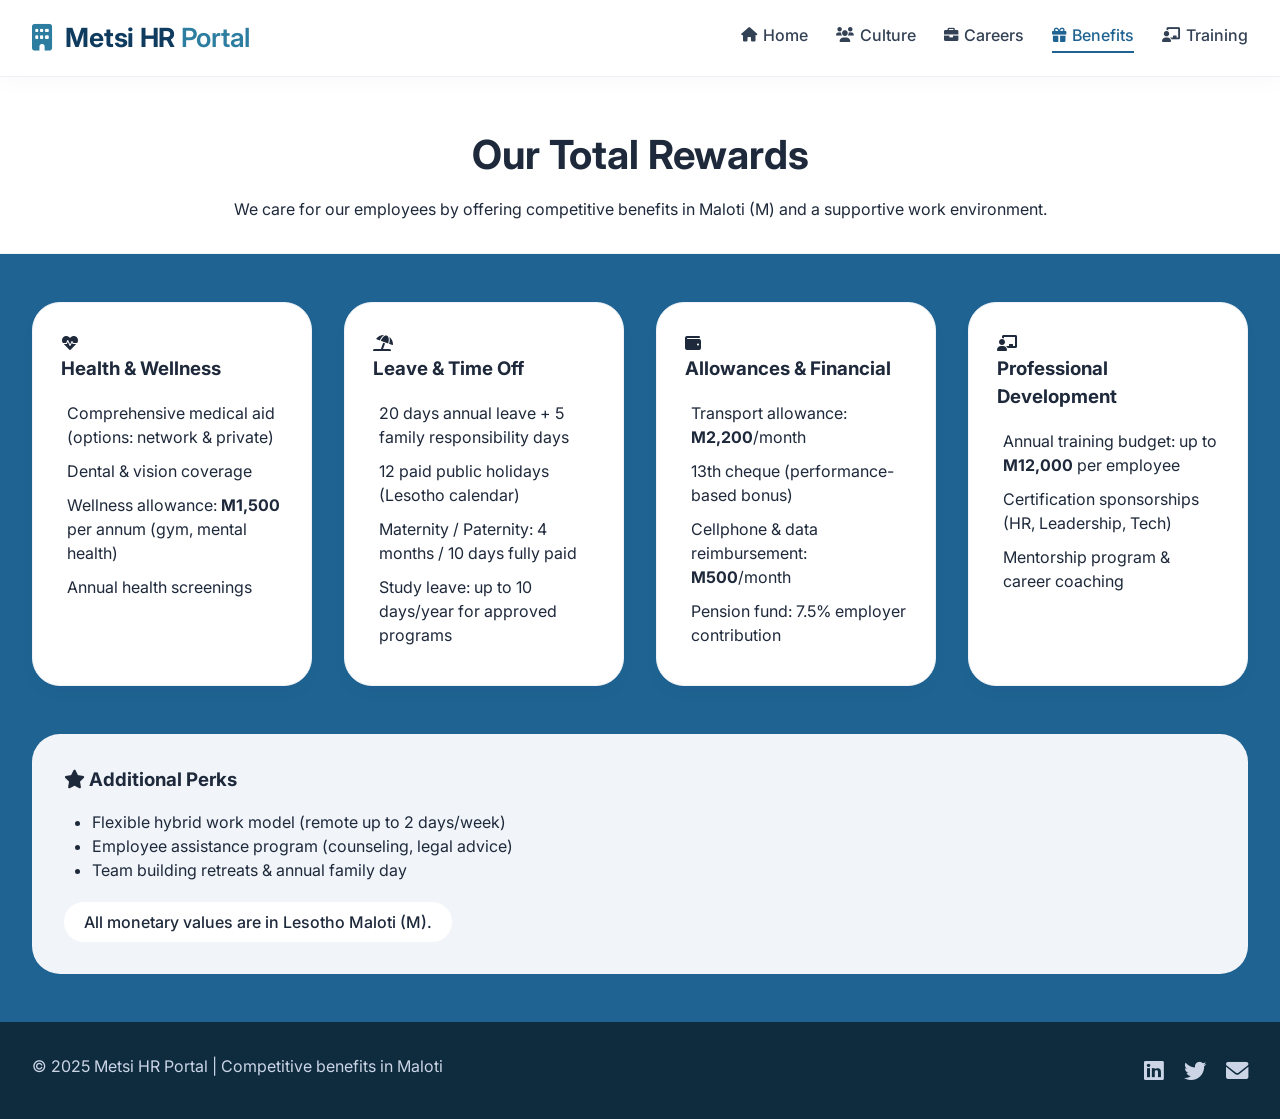
==== benefits.html @ b2893418 "Add files via upload" ====
<!DOCTYPE html>
<html lang="en">
<head>
    <meta charset="UTF-8">
    <meta name="viewport" content="width=device-width, initial-scale=1.0">
    <title>HR Portal | Employee Benefits</title>
    <link rel="stylesheet" href="style.css">
    <link rel="stylesheet" href="https://cdnjs.cloudflare.com/ajax/libs/font-awesome/6.0.0-beta3/css/all.min.css">
    <link href="https://fonts.googleapis.com/css2?family=Inter:opsz,wght@14..32,300;14..32,400;14..32,600;14..32,700&family=Poppins:wght@300;400;500;600;700&display=swap" rel="stylesheet">
</head>
<body>
    <header class="site-header">
        <div class="container header-flex">
            <div class="logo"><i class="fas fa-building"></i> <span>Metsi HR <span class="logo-accent">Portal</span></span></div>
            <nav class="main-nav">
                <ul>
                    <li><a href="index.html"><i class="fas fa-home"></i> Home</a></li>
                    <li><a href="culture.html"><i class="fas fa-users"></i> Culture</a></li>
                    <li><a href="careers.html"><i class="fas fa-briefcase"></i> Careers</a></li>
                    <li><a href="benefits.html" class="active"><i class="fas fa-gift"></i> Benefits</a></li>
                    <li><a href="training.html"><i class="fas fa-chalkboard-user"></i> Training</a></li>
                </ul>
            </nav>
        </div>
    </header>

    <main>
        <section class="page-header">
            <div class="container">
                <h1>Our Total Rewards</h1>
                <p>We care for our employees by offering competitive benefits in Maloti (M) and a supportive work environment.</p>
            </div>
        </section>

        <section class="benefits-container">
            <div class="container">
                <div class="benefits-grid">
                    <div class="benefit-card">
                        <i class="fas fa-heartbeat"></i>
                        <h3>Health & Wellness</h3>
                        <ul class="benefits-list">
                            <li>Comprehensive medical aid (options: network & private)</li>
                            <li>Dental & vision coverage</li>
                            <li>Wellness allowance: <strong>M1,500</strong> per annum (gym, mental health)</li>
                            <li>Annual health screenings</li>
                        </ul>
                    </div>
                    <div class="benefit-card">
                        <i class="fas fa-umbrella-beach"></i>
                        <h3>Leave & Time Off</h3>
                        <ul class="benefits-list">
                            <li>20 days annual leave + 5 family responsibility days</li>
                            <li>12 paid public holidays (Lesotho calendar)</li>
                            <li>Maternity / Paternity: 4 months / 10 days fully paid</li>
                            <li>Study leave: up to 10 days/year for approved programs</li>
                        </ul>
                    </div>
                    <div class="benefit-card">
                        <i class="fas fa-wallet"></i>
                        <h3>Allowances & Financial</h3>
                        <ul class="benefits-list">
                            <li>Transport allowance: <strong>M2,200</strong>/month</li>
                            <li>13th cheque (performance-based bonus)</li>
                            <li>Cellphone & data reimbursement: <strong>M500</strong>/month</li>
                            <li>Pension fund: 7.5% employer contribution</li>
                        </ul>
                    </div>
                    <div class="benefit-card">
                        <i class="fas fa-chalkboard-user"></i>
                        <h3>Professional Development</h3>
                        <ul class="benefits-list">
                            <li>Annual training budget: up to <strong>M12,000</strong> per employee</li>
                            <li>Certification sponsorships (HR, Leadership, Tech)</li>
                            <li>Mentorship program & career coaching</li>
                        </ul>
                    </div>
                </div>
                <div class="extra-benefits">
                    <h3><i class="fas fa-star"></i> Additional Perks</h3>
                    <ul class="ordered-perks">
                        <li>Flexible hybrid work model (remote up to 2 days/week)</li>
                        <li>Employee assistance program (counseling, legal advice)</li>
                        <li>Team building retreats & annual family day</li>
                    </ul>
                    <p class="benefits-currency-note">All monetary values are in Lesotho Maloti (M).</p>
                </div>
            </div>
        </section>
    </main>

    <footer class="site-footer">
        <div class="container footer-flex">
            <div class="footer-copy"><p>&copy; 2025 Metsi HR Portal | Competitive benefits in Maloti</p></div>
            <div class="footer-links"><a href="#"><i class="fab fa-linkedin"></i></a><a href="#"><i class="fab fa-twitter"></i></a><a href="#"><i class="fas fa-envelope"></i></a></div>
        </div>
    </footer>
</body>
</html>
---- style.css ----
/* style.css - Modern HR Portal - Complete Updated Version */
* {
    margin: 0;
    padding: 0;
    box-sizing: border-box;
}

body {
    font-family: 'Inter', 'Poppins', sans-serif;
    background: #1f6392;
    color: #1e293b;
    line-height: 1.5;
}

.container {
    max-width: 1280px;
    margin: 0 auto;
    padding: 0 32px;
}

/* Header & Navigation */
.site-header {
    background: #ffffff;
    box-shadow: 0 4px 20px rgba(0, 0, 0, 0.03);
    position: sticky;
    top: 0;
    z-index: 100;
    border-bottom: 1px solid #eef2f6;
}

.header-flex {
    display: flex;
    justify-content: space-between;
    align-items: center;
    flex-wrap: wrap;
    padding: 18px 32px;
}

.logo {
    font-size: 1.65rem;
    font-weight: 700;
    letter-spacing: -0.3px;
    color: #0f3b5f;
}

.logo i {
    color: #2c7da0;
    margin-right: 8px;
}

.logo-accent {
    color: #2c7da0;
    font-weight: 600;
}

.main-nav ul {
    display: flex;
    gap: 28px;
    list-style: none;
}

.main-nav a {
    text-decoration: none;
    font-weight: 500;
    color: #334155;
    transition: 0.2s ease;
    font-size: 1rem;
    display: inline-flex;
    align-items: center;
    gap: 6px;
}

.main-nav a i {
    font-size: 0.9rem;
}

.main-nav a:hover, .main-nav a.active {
    color: #1f6392;
    border-bottom: 2px solid #1f6392;
    padding-bottom: 4px;
}

.mobile-menu-icon {
    display: none;
}

/* Buttons */
.btn-primary {
    background: #1f6392;
    color: white;
    border: none;
    padding: 12px 28px;
    border-radius: 40px;
    font-weight: 600;
    font-size: 1rem;
    cursor: pointer;
    transition: all 0.2s;
    text-decoration: none;
    display: inline-flex;
    align-items: center;
    gap: 8px;
    box-shadow: 0 4px 8px rgba(0,0,0,0.02);
}

.btn-primary:hover {
    background: #0c4b71;
    transform: translateY(-2px);
    box-shadow: 0 10px 20px -5px rgba(31,99,146,0.2);
}

.btn-secondary {
    background: transparent;
    border: 1.5px solid #1f6392;
    color: #1f6392;
    padding: 10px 22px;
    border-radius: 40px;
    font-weight: 500;
    text-decoration: none;
    transition: 0.2s;
    display: inline-flex;
    align-items: center;
    gap: 8px;
}

.btn-secondary:hover {
    background: #eef4fc;
    transform: translateY(-2px);
}

/* Hero Section */
.hero {
    padding: 64px 0 48px;
    background: linear-gradient(135deg, #f8fafd 0%, #ffffff 100%);
}

.hero-grid {
    display: grid;
    grid-template-columns: 1fr 1fr;
    gap: 48px;
    align-items: center;
}

.hero-text h1 {
    font-size: 3rem;
    font-weight: 700;
    line-height: 1.2;
    margin-bottom: 20px;
    color: #0f2c3f;
}

.highlight {
    color: #2c7da0;
}

.hero-text p {
    font-size: 1.15rem;
    color: #475569;
    margin-bottom: 32px;
}

.hero-img img {
    width: 100%;
    border-radius: 32px;
    box-shadow: 0 20px 35px -12px rgba(0,0,0,0.1);
    object-fit: cover;
    height: auto;
}

/* Staff Grid */
.staff-grid {
    display: flex;
    flex-wrap: wrap;
    gap: 30px;
    justify-content: center;
    margin-top: 40px;
}

.staff-card {
    background: white;
    border-radius: 24px;
    padding: 24px 20px;
    text-align: center;
    transition: all 0.25s;
    box-shadow: 0 5px 15px rgba(0,0,0,0.03);
    border: 1px solid #e9edf2;
    flex: 1 1 200px;
    min-width: 180px;
}

.staff-card:hover {
    transform: translateY(-8px);
    box-shadow: 0 20px 25px -12px rgba(0,0,0,0.08);
}

.staff-img img {
    width: 120px;
    height: 120px;
    border-radius: 50%;
    object-fit: cover;
    margin-bottom: 16px;
    background: #eef2ff;
}

.staff-card h3 {
    font-size: 1.2rem;
    margin: 8px 0 4px;
}

.section-header h2{
    color: white;
} 
.section-header p{
    color: white;
} 

.staff-card p {
    color: #4b5563;
    font-size: 0.85rem;
}

.staff-card i {
    margin-top: 10px;
    color: #2c7da0;
}

/* Values preview */
.values-preview {
    padding: 40px 0 60px;
    background: #ffffff;
}

.values-grid {
    display: flex;
    gap: 32px;
    justify-content: center;
    flex-wrap: wrap;
}

.value-item {
    background: #f8fafc;
    border-radius: 28px;
    padding: 32px 24px;
    text-align: center;
    flex: 1;
    min-width: 220px;
    transition: 0.2s;
    border: 1px solid #e2e8f0;
}

.value-item i {
    font-size: 2.4rem;
    color: #1f6392;
    margin-bottom: 16px;
}

.value-item h3 {
    margin-bottom: 12px;
}

/* Page header */
.page-header {
    background: #ffffff;
    border-bottom: 1px solid #eef2f6;
    padding: 48px 0 32px;
    text-align: center;
}

.page-header h1 {
    font-size: 2.5rem;
    margin-bottom: 12px;
}

/* Two columns culture */
.two-columns {
    display: grid;
    grid-template-columns: repeat(2,1fr);
    gap: 40px;
    margin: 48px 0;
}

.mission-box, .environment-box {
    background: white;
    border-radius: 28px;
    padding: 32px;
    box-shadow: 0 6px 14px #eef2f6;
}

.mission-box i, .environment-box i {
    font-size: 2rem;
    color: #2c7da0;
    margin-bottom: 16px;
}

/* Internal HR Policies - Professional icon styles */
.internal-links-card {
    background: #eef4fc;
    border-radius: 32px;
    padding: 32px;
    margin: 48px 0 24px;
    transition: transform 0.2s, box-shadow 0.2s;
}

.internal-links-card:hover {
    transform: translateY(-4px);
    box-shadow: 0 15px 30px rgba(0,0,0,0.08);
}

.internal-links-card > i:first-child {
    font-size: 2.5rem;
    color: #1f6392;
    margin-bottom: 16px;
    display: inline-block;
}

.internal-links-card h3 {
    font-size: 1.6rem;
    margin-bottom: 24px;
    color: #0f2c3f;
    display: flex;
    align-items: center;
    gap: 12px;
}

.policies-list {
    list-style: none;
    margin: 0;
    padding: 0;
}

.policies-list li {
    margin: 16px 0;
    display: flex;
    align-items: center;
    gap: 14px;
    padding: 12px 16px;
    background: white;
    border-radius: 16px;
    transition: all 0.2s ease;
    border: 1px solid #e2e8f0;
}

.policies-list li:hover {
    background: #ffffff;
    border-color: #2c7da0;
    transform: translateX(8px);
    box-shadow: 0 4px 12px rgba(44,125,160,0.1);
}

.policies-list li i {
    font-size: 1.3rem;
    width: 32px;
    color: #2c7da0;
    text-align: center;
}

.policies-list li a {
    text-decoration: none;
    color: #1e293b;
    font-weight: 500;
    flex: 1;
    font-size: 1rem;
    transition: color 0.2s;
}

.policies-list li a:hover {
    color: #1f6392;
}

.policy-note {
    margin-top: 28px;
    padding-top: 20px;
    border-top: 1px solid #cbd5e1;
    font-size: 0.9rem;
    color: #475569;
    display: flex;
    align-items: center;
    gap: 10px;
}

.policy-note i {
    color: #2c7da0;
    font-size: 1.1rem;
}

/* Jobs Grid */
.jobs-grid {
    display: grid;
    grid-template-columns: repeat(auto-fit, minmax(320px, 1fr));
    gap: 32px;
    margin: 48px 0;
}

.job-card {
    background: white;
    border-radius: 28px;
    padding: 28px;
    border: 1px solid #e2e8f0;
    transition: all 0.2s;
}

.job-card:hover {
    transform: scale(1.01);
    box-shadow: 0 20px 30px -12px rgba(0,0,0,0.1);
}

.job-card i {
    font-size: 2rem;
    color: #1f6392;
    margin-bottom: 12px;
}

.job-card h3 {
    margin: 8px 0 12px;
}

.requirements {
    list-style: none;
    margin: 16px 0;
}

.requirements li {
    margin: 8px 0;
    font-size: 0.9rem;
    display: flex;
    align-items: center;
    gap: 8px;
}

.job-ref {
    font-size: 0.75rem;
    color: #5b6e8c;
    display: block;
    margin-top: 16px;
    border-top: 1px solid #edf2f7;
    padding-top: 12px;
}

.apply-note {
    background: #eef2fa;
    padding: 24px;
    border-radius: 28px;
    text-align: center;
    margin: 20px 0 48px;
}

/* Benefits page */
.benefits-grid {
    display: grid;
    grid-template-columns: repeat(auto-fit, minmax(280px,1fr));
    gap: 32px;
    margin: 48px 0;
}

.benefit-card {
    background: white;
    border-radius: 28px;
    padding: 28px;
    box-shadow: 0 8px 20px rgba(0,0,0,0.02);
    border: 1px solid #eef2f6;
}

.benefits-list {
    list-style: none;
    margin-top: 18px;
}

.benefits-list li {
    margin: 10px 0;
    padding-left: 6px;
}

.extra-benefits {
    background: #f1f5f9;
    border-radius: 28px;
    padding: 32px;
    margin: 24px 0 48px;
}

.ordered-perks {
    margin-left: 28px;
    margin-top: 16px;
}

.benefits-currency-note {
    margin-top: 20px;
    font-weight: 500;
    background: white;
    display: inline-block;
    padding: 8px 20px;
    border-radius: 40px;
}

/* Training page styles */
.training-grid {
    display: grid;
    grid-template-columns: repeat(auto-fit,minmax(280px,1fr));
    gap: 32px;
    margin: 48px 0;
}

.training-card {
    background: white;
    border-radius: 28px;
    padding: 28px;
    border: 1px solid #eef2f6;
}

/* Two-column video grid for training page */
.videos-grid {
    display: grid;
    grid-template-columns: repeat(auto-fit, minmax(400px, 1fr));
    gap: 32px;
    margin: 32px 0;
}

.video-card {
    background: #ffffff;
    border-radius: 24px;
    overflow: hidden;
    box-shadow: 0 5px 15px rgba(0,0,0,0.05);
    transition: transform 0.2s, box-shadow 0.2s;
    border: 1px solid #eef2f6;
}

.video-card:hover {
    transform: translateY(-4px);
    box-shadow: 0 15px 30px rgba(0,0,0,0.1);
}

.video-card .video-wrapper {
    position: relative;
    padding-bottom: 56.25%;
    height: 0;
    background: #000;
}

.video-card .video-wrapper iframe {
    position: absolute;
    top: 0;
    left: 0;
    width: 100%;
    height: 100%;
}

.video-card h3 {
    font-size: 1.25rem;
    margin: 20px 20px 12px;
    color: #0f2c3f;
}

.video-card p {
    margin: 0 20px 16px;
    color: #4a5568;
    font-size: 0.95rem;
    line-height: 1.5;
}

.video-duration {
    display: inline-block;
    margin: 0 20px 20px;
    font-size: 0.8rem;
    color: #2c7da0;
    background: #eef4fc;
    padding: 4px 12px;
    border-radius: 20px;
}

.section-subtitle {
    text-align: center;
    color: #4a5568;
    margin-bottom: 20px;
    font-size: 1rem;
}

.video-caption {
    background: #f8fafc;
    padding: 16px 20px;
    border-radius: 16px;
    margin-top: 24px;
    font-size: 0.9rem;
    color: #2d3748;
    border-left: 4px solid #2c7da0;
}

.video-section {
    margin: 48px 0;
    background: #ffffff;
    border-radius: 32px;
    padding: 24px;
    box-shadow: 0 8px 20px rgba(0,0,0,0.02);
}

.learning-sections {
    background: #f8fafc;
    border-radius: 32px;
    padding: 32px;
    margin: 32px 0 64px;
}

.learning-list {
    list-style: none;
    margin: 24px 0;
}

.learning-list li {
    margin: 16px 0;
    display: flex;
    gap: 12px;
    align-items: center;
}

.cta-training {
    display: flex;
    gap: 24px;
    align-items: center;
    flex-wrap: wrap;
    margin-top: 24px;
}

/* Footer */
.site-footer {
    background: #0f2c3f;
    color: #cbd5e6;
    padding: 32px 0;
    margin-top: 40px;
}

.footer-flex {
    display: flex;
    justify-content: space-between;
    flex-wrap: wrap;
    gap: 20px;
}

.footer-links a {
    color: #cbd5e6;
    margin-left: 20px;
    font-size: 1.4rem;
    transition: 0.2s;
}

.footer-links a:hover {
    color: white;
}

/* Responsive Design */
@media (max-width: 860px) {
    .hero-grid, .two-columns {
        grid-template-columns: 1fr;
    }
    
    .main-nav ul {
        gap: 18px;
        flex-wrap: wrap;
        justify-content: center;
    }
    
    .header-flex {
        flex-direction: column;
        gap: 16px;
    }
    
    .hero-text h1 {
        font-size: 2.2rem;
    }
    
    .videos-grid {
        grid-template-columns: 1fr;
        gap: 24px;
    }
}

@media (max-width: 550px) {
    .container {
        padding: 0 20px;
    }
    
    .staff-card {
        min-width: 150px;
    }
    
    .policies-list li {
        flex-wrap: wrap;
        gap: 10px;
    }
    
    .policies-list li i {
        width: 28px;
    }
    
    .internal-links-card h3 {
        font-size: 1.3rem;
    }
}
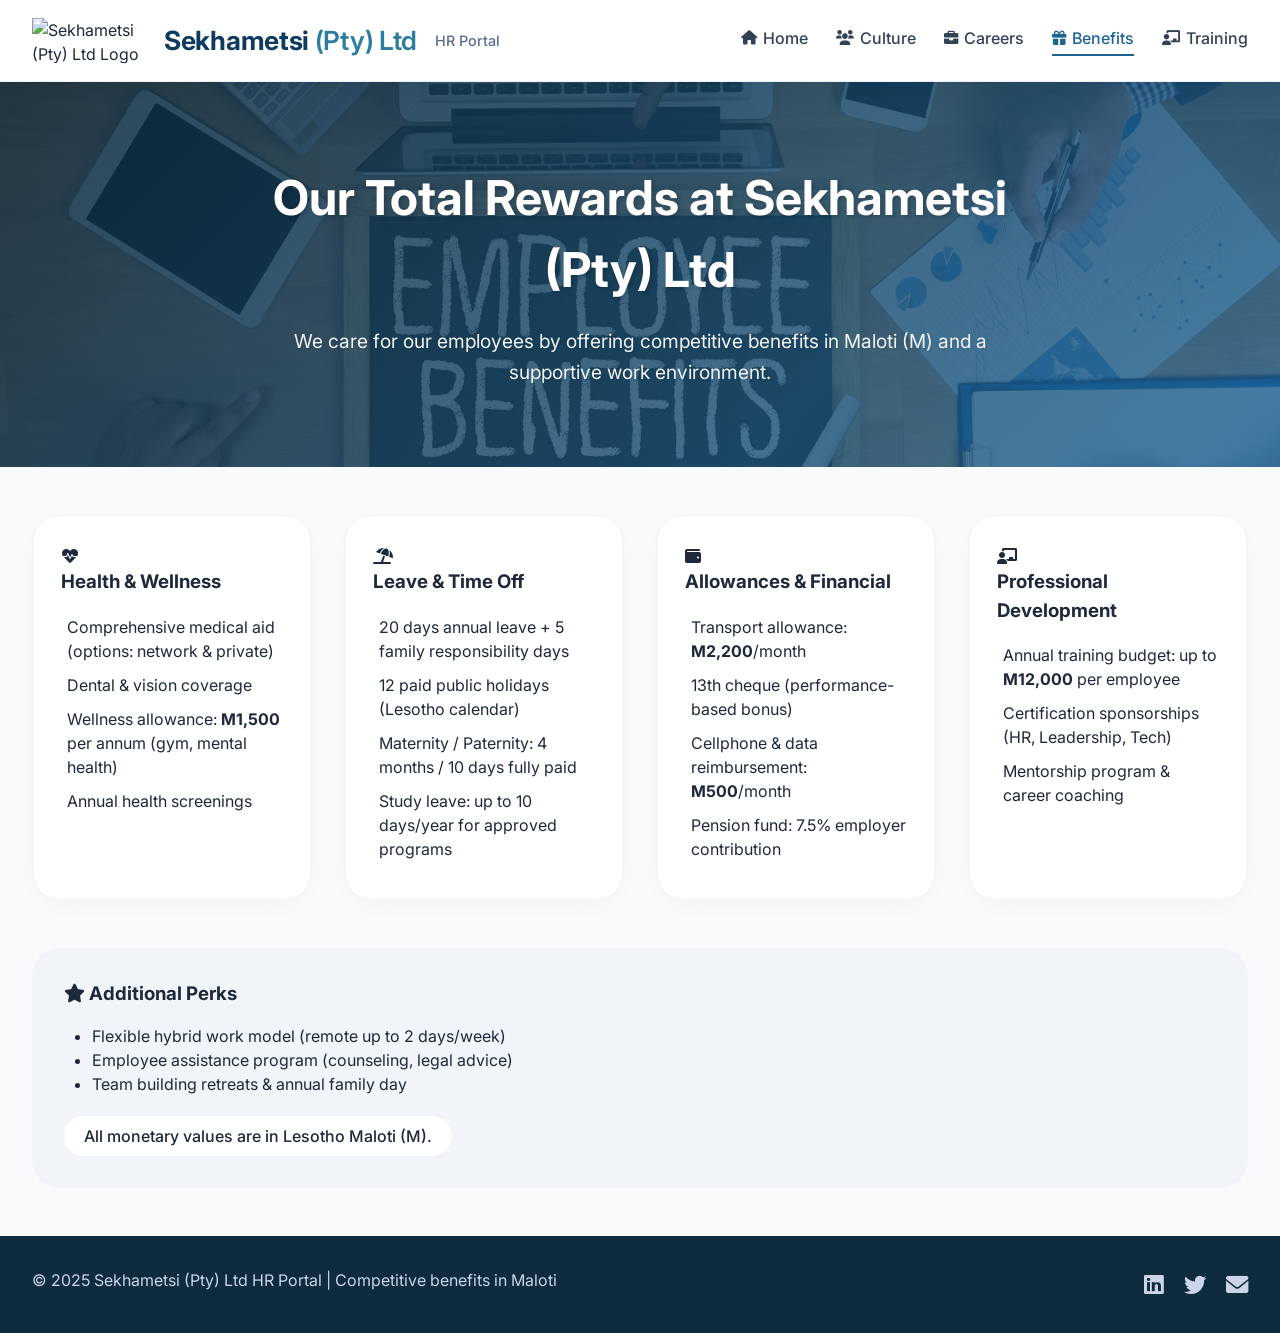
==== commit 3ca5e8a0: "Add files via upload" ====
--- a/benefits.html
+++ b/benefits.html
@@ -3,7 +3,7 @@
 <head>
     <meta charset="UTF-8">
     <meta name="viewport" content="width=device-width, initial-scale=1.0">
-    <title>HR Portal | Employee Benefits</title>
+    <title>Sekhametsi (Pty) Ltd | Employee Benefits</title>
     <link rel="stylesheet" href="style.css">
     <link rel="stylesheet" href="https://cdnjs.cloudflare.com/ajax/libs/font-awesome/6.0.0-beta3/css/all.min.css">
     <link href="https://fonts.googleapis.com/css2?family=Inter:opsz,wght@14..32,300;14..32,400;14..32,600;14..32,700&family=Poppins:wght@300;400;500;600;700&display=swap" rel="stylesheet">
@@ -11,7 +11,11 @@
 <body>
     <header class="site-header">
         <div class="container header-flex">
-            <div class="logo"><i class="fas fa-building"></i> <span>Metsi HR <span class="logo-accent">Portal</span></span></div>
+            <div class="logo">
+                <img src="images/sekhametsi-logo.png" alt="Sekhametsi (Pty) Ltd Logo" class="logo-img">
+                <span class="logo-text">Sekhametsi <span class="logo-accent">(Pty) Ltd</span></span>
+                <span class="logo-small">HR Portal</span>
+            </div>
             <nav class="main-nav">
                 <ul>
                     <li><a href="index.html"><i class="fas fa-home"></i> Home</a></li>
@@ -25,9 +29,11 @@
     </header>
 
     <main>
-        <section class="page-header">
-            <div class="container">
-                <h1>Our Total Rewards</h1>
+        <!-- Page Header with Background Image -->
+        <section class="page-header benefits-header">
+            <div class="header-overlay"></div>
+            <div class="container header-content">
+                <h1>Our Total Rewards at Sekhametsi (Pty) Ltd</h1>
                 <p>We care for our employees by offering competitive benefits in Maloti (M) and a supportive work environment.</p>
             </div>
         </section>
@@ -90,7 +96,7 @@
 
     <footer class="site-footer">
         <div class="container footer-flex">
-            <div class="footer-copy"><p>&copy; 2025 Metsi HR Portal | Competitive benefits in Maloti</p></div>
+            <div class="footer-copy"><p>&copy; 2025 Sekhametsi (Pty) Ltd HR Portal | Competitive benefits in Maloti</p></div>
             <div class="footer-links"><a href="#"><i class="fab fa-linkedin"></i></a><a href="#"><i class="fab fa-twitter"></i></a><a href="#"><i class="fas fa-envelope"></i></a></div>
         </div>
     </footer>
--- a/style.css
+++ b/style.css
@@ -7,7 +7,7 @@
 
 body {
     font-family: 'Inter', 'Poppins', sans-serif;
-    background: #1f6392;
+    background: #f9fafc;
     color: #1e293b;
     line-height: 1.5;
 }
@@ -36,21 +36,38 @@
     padding: 18px 32px;
 }
 
+/* Logo with Image Support */
 .logo {
+    display: flex;
+    align-items: center;
+    gap: 12px;
+    flex-wrap: wrap;
+}
+
+.logo-img {
+    height: 45px;
+    width: auto;
+    max-width: 120px;
+    object-fit: contain;
+}
+
+.logo-text {
     font-size: 1.65rem;
     font-weight: 700;
     letter-spacing: -0.3px;
     color: #0f3b5f;
 }
 
-.logo i {
-    color: #2c7da0;
-    margin-right: 8px;
-}
-
 .logo-accent {
     color: #2c7da0;
     font-weight: 600;
+}
+
+.logo-small {
+    font-size: 0.9rem;
+    font-weight: 500;
+    color: #5b6e8c;
+    margin-left: 6px;
 }
 
 .main-nav ul {
@@ -206,13 +223,6 @@
     margin: 8px 0 4px;
 }
 
-.section-header h2{
-    color: white;
-} 
-.section-header p{
-    color: white;
-} 
-
 .staff-card p {
     color: #4b5563;
     font-size: 0.85rem;
@@ -257,17 +267,71 @@
     margin-bottom: 12px;
 }
 
-/* Page header */
+/* Page Header with Background Image - Shared Styles */
 .page-header {
-    background: #ffffff;
-    border-bottom: 1px solid #eef2f6;
-    padding: 48px 0 32px;
+    position: relative;
+    background-size: cover;
+    background-position: center;
+    background-repeat: no-repeat;
+    min-height: 350px;
+    display: flex;
+    align-items: center;
+    justify-content: center;
     text-align: center;
-}
-
-.page-header h1 {
-    font-size: 2.5rem;
-    margin-bottom: 12px;
+    padding: 80px 0;
+    margin-bottom: 0;
+    border-bottom: none;
+}
+
+/* Dark overlay for better text readability */
+.page-header .header-overlay {
+    position: absolute;
+    top: 0;
+    left: 0;
+    width: 100%;
+    height: 100%;
+    background: linear-gradient(135deg, rgba(15, 44, 63, 0.85) 0%, rgba(31, 99, 146, 0.8) 100%);
+    z-index: 1;
+}
+
+.page-header .header-content {
+    position: relative;
+    z-index: 2;
+    color: white;
+    max-width: 800px;
+    margin: 0 auto;
+}
+
+.page-header .header-content h1 {
+    font-size: 3rem;
+    margin-bottom: 20px;
+    color: white;
+    text-shadow: 2px 2px 4px rgba(0,0,0,0.2);
+}
+
+.page-header .header-content p {
+    font-size: 1.2rem;
+    color: rgba(255,255,255,0.95);
+    line-height: 1.6;
+    text-shadow: 1px 1px 2px rgba(0,0,0,0.1);
+}
+
+/* Culture Page Specific Background */
+.culture-header {
+    background-image: url('images/culture-background.jpg');
+    background-position: center 30%;
+}
+
+/* Careers Page Specific Background */
+.careers-header {
+    background-image: url('images/careers-background.jpg');
+    background-position: center;
+}
+
+/* Benefits Page Specific Background */
+.benefits-header {
+    background-image: url('images/benefits-background.jpeg');
+    background-position: center;
 }
 
 /* Two columns culture */
@@ -668,6 +732,38 @@
         grid-template-columns: 1fr;
         gap: 24px;
     }
+    
+    /* Responsive page headers */
+    .page-header {
+        min-height: 280px;
+        padding: 60px 20px;
+    }
+    
+    .page-header .header-content h1 {
+        font-size: 2rem;
+    }
+    
+    .page-header .header-content p {
+        font-size: 1rem;
+    }
+    
+    /* Logo responsive */
+    .logo {
+        justify-content: center;
+        gap: 8px;
+    }
+    
+    .logo-img {
+        height: 38px;
+    }
+    
+    .logo-text {
+        font-size: 1.3rem;
+    }
+    
+    .logo-small {
+        font-size: 0.75rem;
+    }
 }
 
 @media (max-width: 550px) {
@@ -691,4 +787,23 @@
     .internal-links-card h3 {
         font-size: 1.3rem;
     }
+    
+    /* Responsive page headers for mobile */
+    .page-header {
+        min-height: 240px;
+        padding: 40px 20px;
+    }
+    
+    .page-header .header-content h1 {
+        font-size: 1.6rem;
+    }
+    
+    /* Logo mobile */
+    .logo-img {
+        height: 32px;
+    }
+    
+    .logo-text {
+        font-size: 1.1rem;
+    }
 }
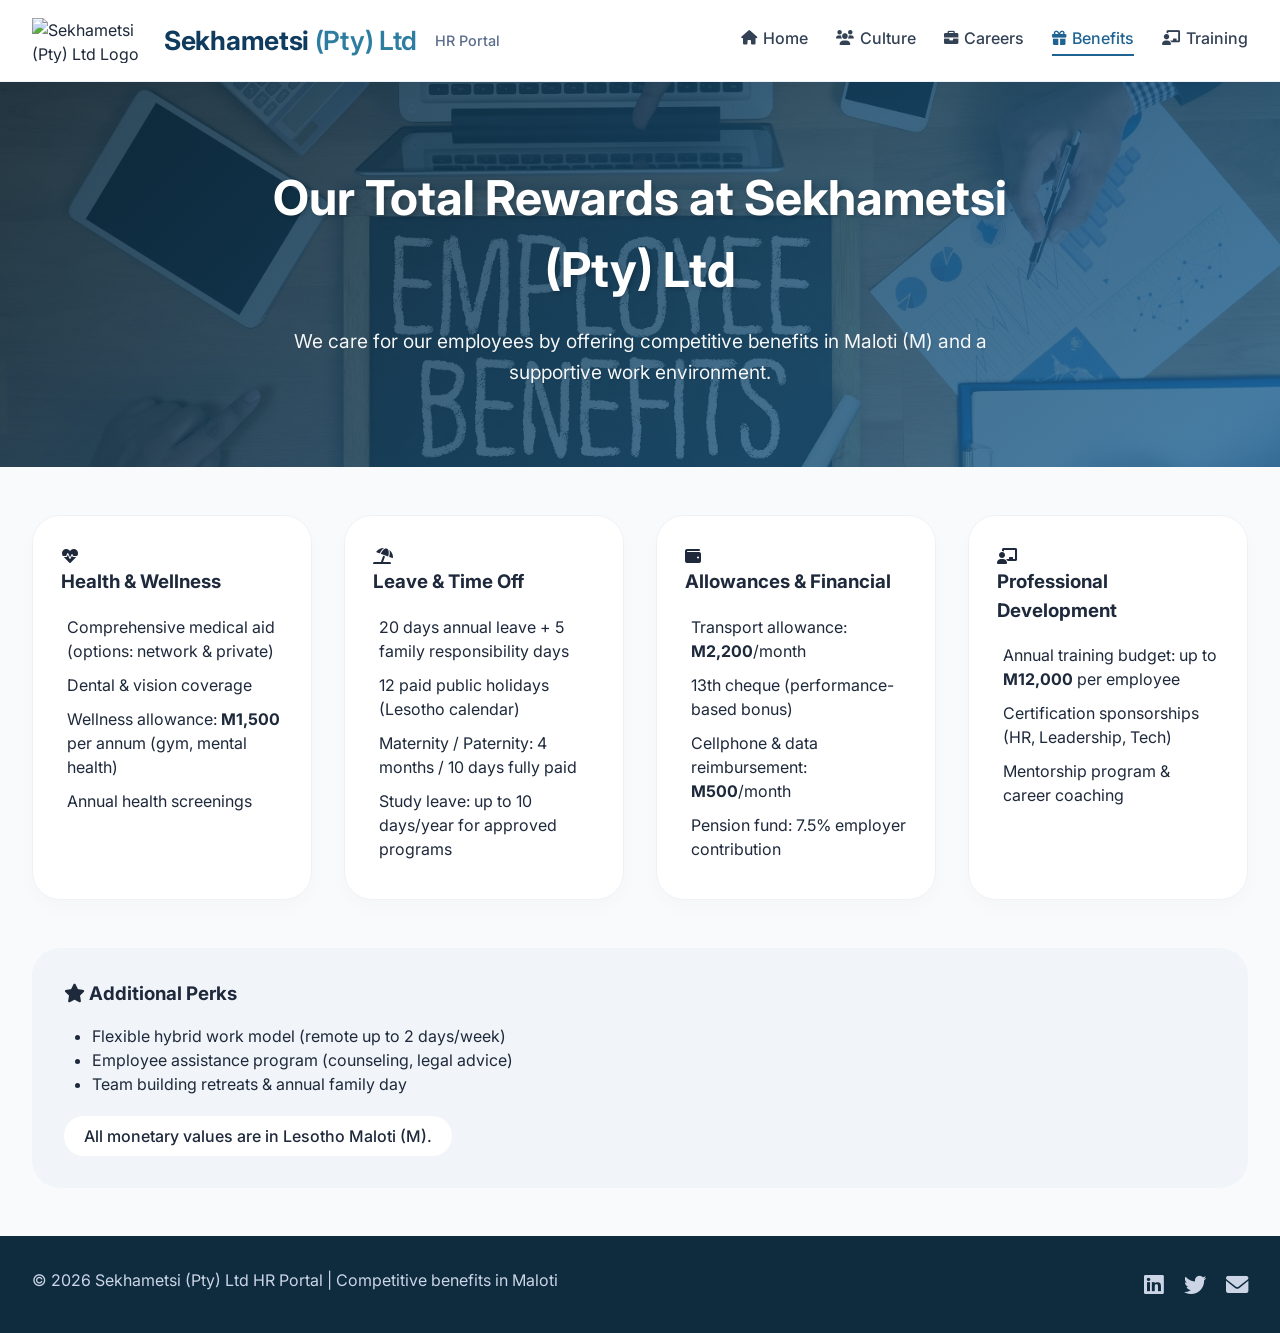
==== commit b6328241: "Update benefits.html" ====
--- a/benefits.html
+++ b/benefits.html
@@ -96,9 +96,9 @@
 
     <footer class="site-footer">
         <div class="container footer-flex">
-            <div class="footer-copy"><p>&copy; 2025 Sekhametsi (Pty) Ltd HR Portal | Competitive benefits in Maloti</p></div>
+            <div class="footer-copy"><p>&copy; 2026 Sekhametsi (Pty) Ltd HR Portal | Competitive benefits in Maloti</p></div>
             <div class="footer-links"><a href="#"><i class="fab fa-linkedin"></i></a><a href="#"><i class="fab fa-twitter"></i></a><a href="#"><i class="fas fa-envelope"></i></a></div>
         </div>
     </footer>
 </body>
-</html>+</html>
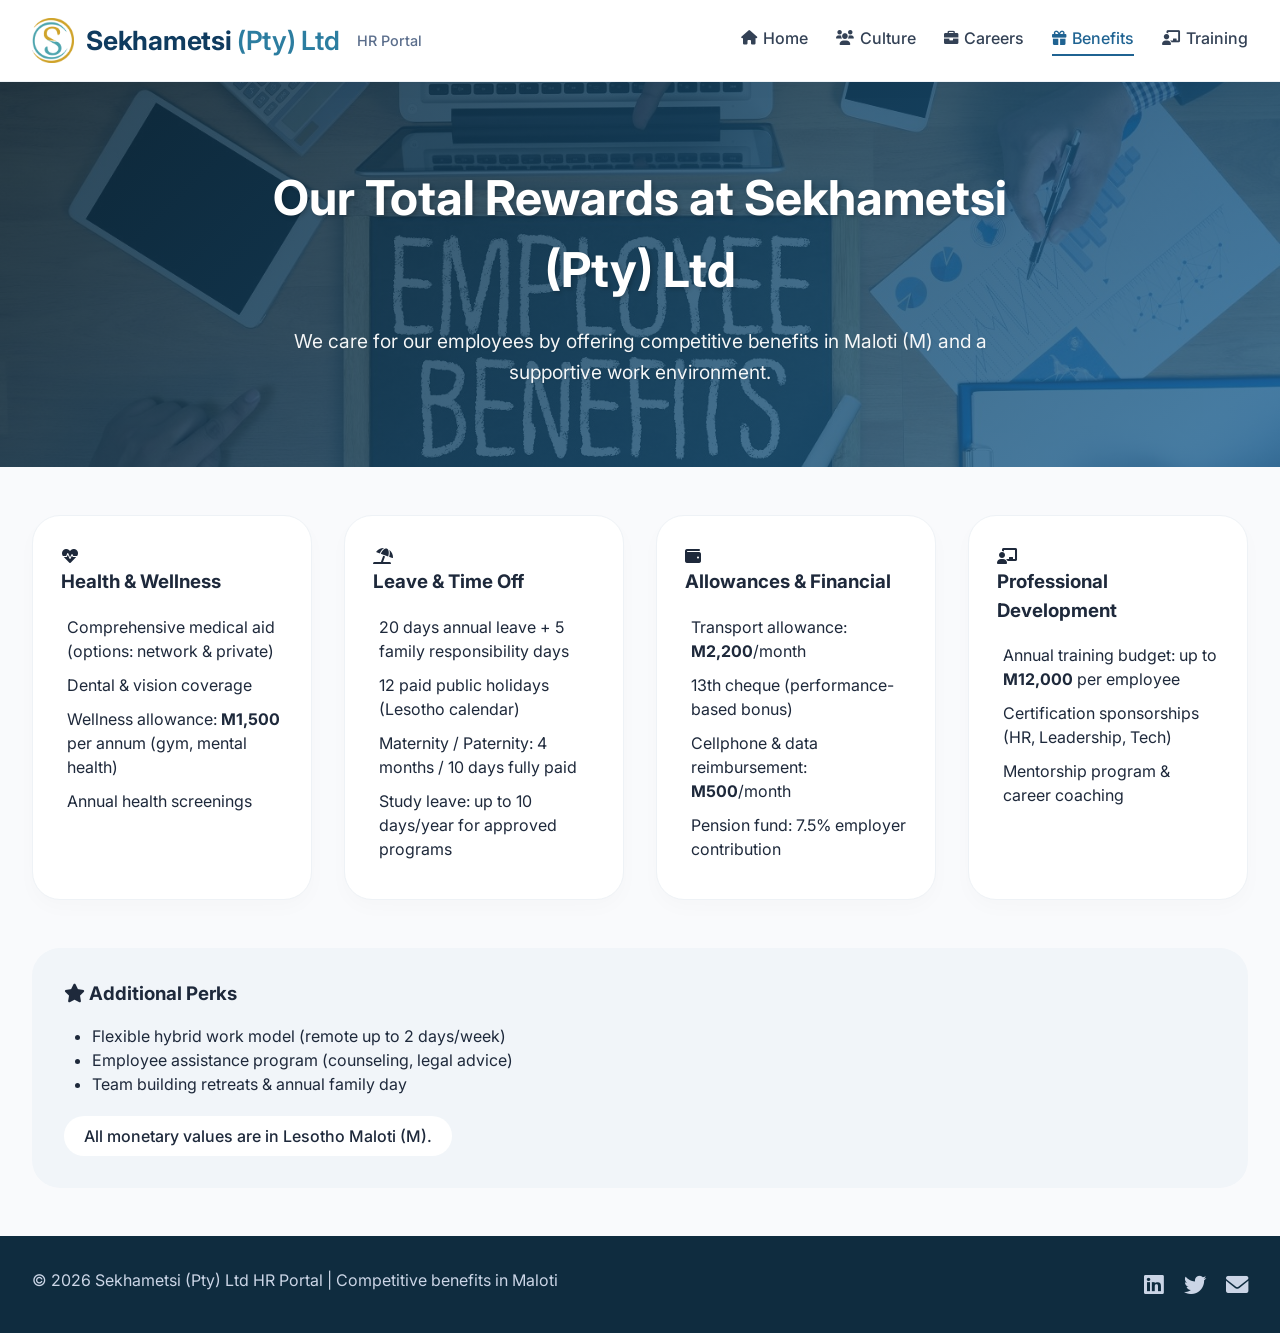
==== commit da2ea439: "Update benefits.html" ====
--- a/benefits.html
+++ b/benefits.html
@@ -12,7 +12,7 @@
     <header class="site-header">
         <div class="container header-flex">
             <div class="logo">
-                <img src="images/sekhametsi-logo.png" alt="Sekhametsi (Pty) Ltd Logo" class="logo-img">
+                <img src="images/logo.png" alt="Sekhametsi (Pty) Ltd Logo" class="logo-img">
                 <span class="logo-text">Sekhametsi <span class="logo-accent">(Pty) Ltd</span></span>
                 <span class="logo-small">HR Portal</span>
             </div>
